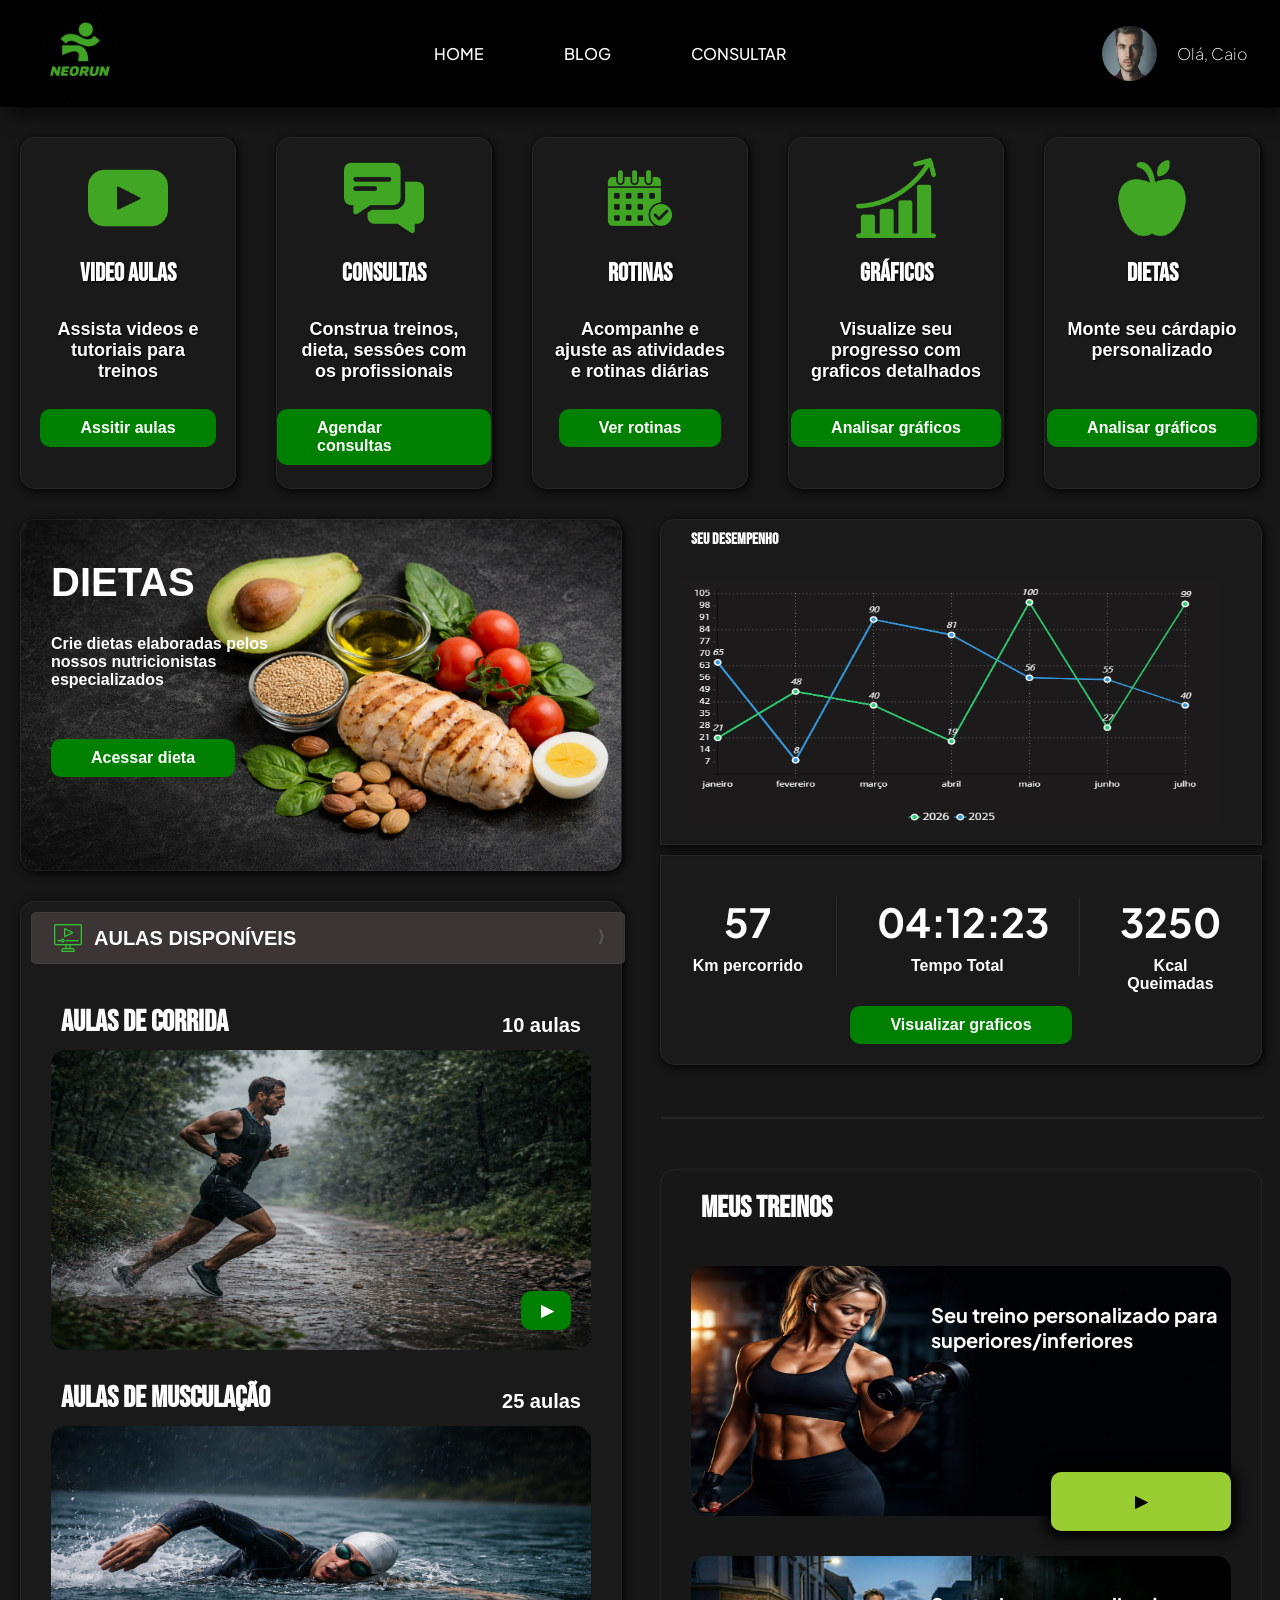
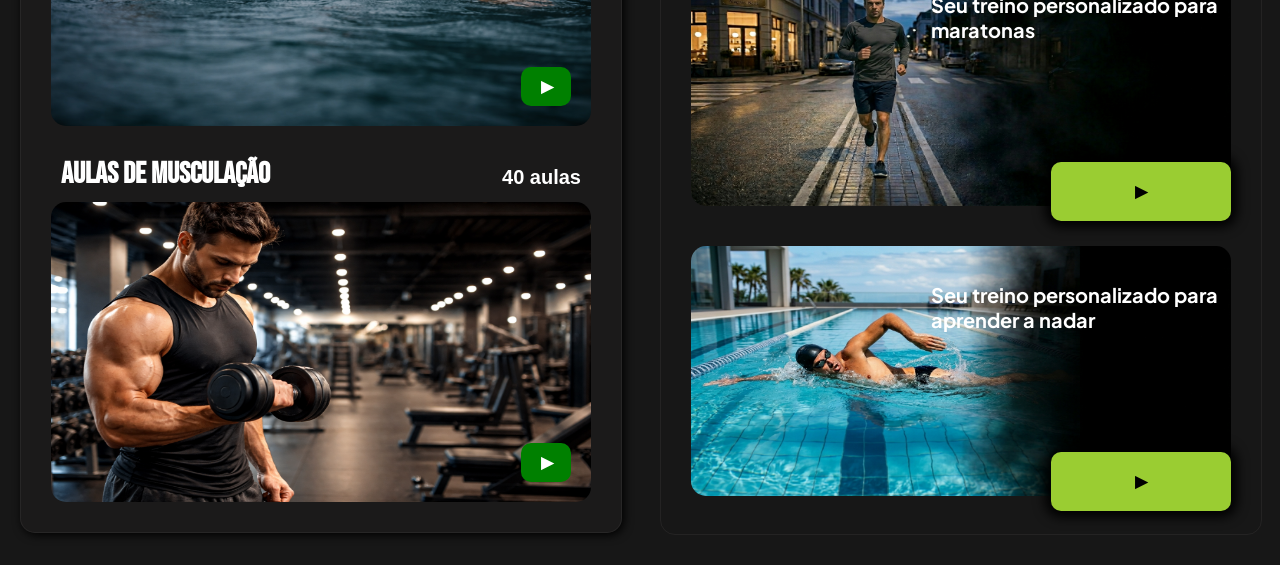
==== cadastrado.html @ f00c3096 "Initial commit" ====
<!DOCTYPE html>
<html lang="pt-br">

<head>
    <meta charset="UTF-8">
    <meta name="viewport" content="width=device-width, initial-scale=1.0">
    <link rel="stylesheet" href="./css/cadastrado.css">
    <title>Document</title>
</head>

<body>
    <header class="header">

        <nav>
            <picture class="logo">
                <img src="img/WhatsApp Image 2026-02-27 at 18.55.58.jpeg" alt="logo neorun">
            </picture>

            <ul class="menu">
                <li><a href="cadastrado.html" tabindex="1 ">HOME</a></li>
                <li><a href="#sobrenos" tabindex="1">BLOG</a></li>
                <li><a href="#areaplanos" tabindex="2">CONSULTAR</a></li>
            </ul>
            <a href="#" class="perfil">

                <img src="img/dr.1.jfif" alt="" class="foto-perfil">
                <p>
                    Olá, Caio
                </p>

                </div>
            </a>
    </header>

    <main>

        <section class="via1">

            <div class="divservicos bloco">
                <img src="img/youtube.png" alt="">
                <h3>VIDEO AULAS</h3>

                <p>Assista videos e tutoriais para treinos</p>

                <a href="#" class="botao-geral ">Assitir aulas</a>
            </div>

            <div class="divservicos bloco">
                <img src="img/chat.png" alt="">

                <h3>CONSULTAS</h3>
                <p>Construa treinos, dieta, sessôes com os profissionais</p>

                <a href="#" class="botao-geral">Agendar consultas</a>
            </div>

            <div class="divservicos bloco">
                <img src="img/routine.png" alt="">
                <h3>ROTINAS</h3>
                <p>Acompanhe e ajuste as atividades e rotinas diárias</p>

                <a href="#" class="botao-geral">Ver rotinas</a>
            </div>

            <div class="divservicos bloco">
                <img src="img/diagram.png" alt="">
                <h3>GRÁFICOS</h3>
                <p>Visualize seu progresso com graficos detalhados</p>

                <a href="#" class="botao-geral">Analisar gráficos</a>
            </div>

            <div class="divservicos bloco">
                <img src="img/apple.png" alt="">
                <h3>DIETAS</h3>
                <p>Monte seu cárdapio personalizado</p>
                
                <a href="#" class="botao-geral">Analisar gráficos</a>
            </div>
        </section>

        <section class="via2">
            <section class="blocao">


                <section class="dieta bloco">
                    <div class="caixa-dieta">
                        <h1>DIETAS</h1>
                        <p>Crie dietas elaboradas pelos nossos nutricionistas especializados</p>
                        <a href="dieta.html" class="botao-dieta">Acessar dieta</a>
                    </div>

                </section>


                <section class="aulas">

                    <a href="#" class="botao-aulas">

                        <img src="img/video-aula.png" alt="">
                        <div class="centralizar-botao">
                            <h2 class="titulo-aulas">AULAS DISPONÍVEIS</h2>
                            <div class="seta">⟩</div>
                        </div>
                    </a>
                    
                    <div class="caixa-aulas">
                        <div class="caixa-subtitulo">
                            <h3 class="subtitulo-aulas">Aulas de corrida</h3>
                            <h4>10 aulas</h4>
                        </div>
                        <div class="item-aulas">
                            <div class="aula-corrida bloco-aulas">
                                <a href="#">
                                    <div class="atalho-aula">
                                    ▶
                                    </div>
                                </a>
                            </div>  
                        </div>
                        
                        <div class="caixa-subtitulo">
                            <h3 class="subtitulo-aulas">Aulas de Musculação</h3>
                            <h4>25 aulas</h4>
                        </div>
                        <div class="item-aulas">
                            <div class="aula-natacao bloco-aulas">

                                <a href="#">
                                    <div class="atalho-aula">
                                    ▶
                                    </div>
                                </a>
                            </div>
                        </div>
                        <div class="caixa-subtitulo">
                            <h3 class="subtitulo-aulas">Aulas de Musculação</h3>
                            <h4>40 aulas</h4>
                        </div>
                        
                        <div class="item-aulas">
                            <div class="aula-musculacao bloco-aulas">
                                <a href="#">
                                    <div class="atalho-aula">
                                    ▶
                                    </div>
                                </a>
                                
                            </div>
                        </div>
                    </div>
                    
                        
                </section>
                
            </section>

            <section class="via2-1">

                <section class="desempenho bloco">
                    <h1>SEU DESEMPENHO</h1>
                    <div class="grafico-desempenho "></div>
                </section>

                <section class="info-desempenho bloco">



                    <div class="infos">
                        <div class="info1">
                            <h3>57</h3>
                            <p>Km percorrido</p>
                        </div>
                        <hr width="1" size="80" class="barray">
                        <div class="info1">
                            <h3>04:12:23</h3>
                            <p>Tempo Total</p>
                        </div>
                        <hr width="1" size="80" class="barray">
                        <div class="info1">
                            <h3>3250</h3>
                            <p>Kcal Queimadas</p>
                        </div>
                    </div>
                    <a href="graficos.html" class="botao-geral">Visualizar graficos</a>
                    
                </section>

                <hr width="100%" class="barrax">
                    
                <section class="meus-treinos">
                    <h2 class="titulo-treinos">MEUS TREINOS</h2>
                    <div class="caixa-treinos">
                    
                    <div class="imagem-musculacao treinos">
                        <p> Seu treino personalizado para superiores/inferiores</p>
                        <a href="#">
                                    <div class="atalho-treino">
                                    ▶
                                    </div>
                        </a>
                    </div>
                    <div class="imagem-corrida treinos">
                        <p> Seu treino personalizado para maratonas</p>
                        <a href="#">
                                    <div class="atalho-treino">
                                    ▶
                                    </div>
                        </a>
                    </div>
                    <div class="imagem-natacao treinos">
                        <p> Seu treino personalizado para aprender a nadar</p>
                        <a href="#">
                                    <div class="atalho-treino">
                                    ▶
                                    </div>
                        </a>
                    </div> 
                    </div>
                    
                </section>
            </section>


        </section>
    </main>
</body>

</html>
---- css/cadastrado.css ----
@charset "UTF-8";
@import url('https://fonts.googleapis.com/css2?family=Aldrich&family=Bebas+Neue&family=Plus+Jakarta+Sans:ital,wght@0,200..800;1,200..800&display=swap');
:root{
    --fonte-padrao: Arial, Helvetica, sans-serif;
    --fonte-destaque: "Plus Jakarta Sans", sans-serif;
    --fonte-destaque2: "Aldrich", sans-serif;
    --fonte-titulo: "Bebas Neue", sans-serif;
    --flutua: 8px 8px 17px 0px rgba(0, 0, 0, 0.664);
    --afunda: inset -2px 2px 6px 0px rgba(0, 0, 0, 0.377);
    --cor0: #008000;
    --cor1: #30c030;
    --cor2: yellowgreen;
    --pretoclaro:#24202060;
    --pretoescuro: #171717; 
}
*{
    padding: 0;
    margin: 0;
    text-decoration: none;
}
body{
    background-color: var(--pretoescuro) ;
    font-family: var(--fonte-destaque);
}
header{
    background-color: rgb(0, 0, 0);
    box-shadow: var(--flutua);
}
header a {
    color: white;
    text-decoration: none;
    border-radius: 5px;
    padding: 10px;
    font-weight: 500;
}

header nav {
    display: flex;
    justify-content: space-between;
    padding: 0px 20px 0px 20px ;
    align-items: center;
    flex-wrap: wrap;
    list-style: none;
    
}



.perfil {
    display: flex;
    color: white;
    margin: 20px 0px 20px  0px;
    padding: 0.5% 1%;
    text-decoration: none;
    
    font-weight: 5;
    gap: 20px;
    align-items: center;
    border-radius: 20px;
    transition: .5s ease;
}

.perfil:hover{
    transform: scale(1.1);
    background-color: #615c5c65;
    
}

.foto-perfil{
    border-radius: 50%;
    height: 55px;
    width: 55px;
}

.perfil{
    transition: .5s ease;
}
 
.menu {
    display: flex;
    flex-wrap: wrap;
    gap: 10px;
} 
.menu a{
    transition: .5s ease;
}
.menu a:hover{
    color: var(--cor0);
}
.menu li{
    margin:  0px 25px;
    list-style: none;
    transition: .5s ease;
}
.menu li:hover{
    transform: scale(1.2);
}


.logo{
    display: flex;
    height: 100px;
    width: 100px;
    margin-left: 10px;
}


main {
    margin: 0px 20px;
    max-width: 100%;
}
main .via1{
    display: flex;
    color: white;
    justify-content: center;
    gap: 40px;
    max-width: 100%;
} 

.via1 .bloco{
    display: flex;
    flex-direction: column;
    align-items: center;
}


main .bloco{
    background-color: var(--pretoclaro);
    width: 300px;
    margin-top: 30px;
    border-radius: 15px;
    border: 1px solid rgba(87, 86, 86, 0.205);
    box-shadow: 2px 2px 10px 0px black;
    font-family: Arial, Helvetica, sans-serif;
    font-weight: bold;
    
}
.via1 .bloco h3{
    font-size: 25px;
    text-shadow: 1px 1px 2px  rgb(0, 0, 0);
    font-family: var(--fonte-titulo);    
}

main .bloco > img {
    width: 80px;
    height: 80px;
    padding: 20px 0px;
}

.via1 .bloco > p{
    height: 60px;
    padding: 30px 20px; 
    text-align: center;
    font-size: large;
    text-shadow: 1px 1px 2px  rgb(0, 0, 0);
}

.divservicos{
    height: 350px;
}

.bloco .botao-geral{
    color: white;
    background-color: var(--cor0);
    border: none;
    border-radius: 10px;
    padding: 10px 40px;
    font-size: medium;
    font-weight: bold;
    transition: 0.5s ease;
}

.bloco .botao-geral:hover{
    transform: scale(1.1);
}


main .via2 {
    display: flex;
    justify-content: center;
    gap: 40px;
    height: 100%;
    margin-bottom: 30px;
    max-width: 100%;
}



.blocao{
    display: flex;
    flex-direction: column;
    height: 100%;
    width: 815px;
}





.via2 .dieta{
    
    width: 100%;
    height: 350px;
    background-image: url('../img/imagemcomida.png');
    background-size: cover;
    background-position: right center;
    background-repeat: no-repeat;
}

.caixa-dieta{
    height: 350px;
}

.via2 .dieta h1{
    color: white;
    font-size: 40px;
    padding: 40px 40px 0px 30px ;
}

.dieta p{
    color: white;
    padding: 30px;
    width: 40%;
}

.dieta .botao-geral{
    margin: 10px 30px;
}

.botao-dieta{
    display:inline-block;
    color: white;
    background-color: var(--cor0);
    border: none;
    border-radius: 10px;
    padding: 10px 40px;
    margin: 20px 30px;
    font-size: medium;
    font-weight: bold;
    transition: 0.5s ease;
}

.botao-dieta:hover{
    transform: scale(1.1);
}
.aulas{
    background-color: var(--pretoclaro);
    width: 100%;
    border-radius: 15px;
    border: 1px solid rgba(87, 86, 86, 0.205);
    box-shadow: 2px 2px 10px 0px black;
    font-family: Arial, Helvetica, sans-serif;
    font-weight: bold;
    margin-top: 30px;
}

.botao-aulas{
    display: flex;
    align-items: center;
    gap: 10px;
    height: 100%;
}

.centralizar-botao{
    display: flex;
    justify-content: space-between;
    width: 100%;
}
.titulo-aulas{
    color: white;
    font-size: 20px;
}
.aulas .botao-aulas{
    background-color: #453c3ccd;
    width: 92%;
    height: 50px;
    margin: 10px;
    border-radius: 5px;
    border: 1px solid #57565634;
    font-family: Arial, Helvetica, sans-serif;
    font-weight: bold;
    padding: 0px 20px;
    transition: 0.5s ease;
}

.botao-aulas:hover{
    background-color: #8a828265;
}
.seta{
    color: #575656;
}
.caixa-subtitulo{
    display: flex;
    justify-content: space-between;
}
.caixa-subtitulo h4{
    color: white;
    padding:40px 40px 0px 40px;
    font-weight:bold ;
    font-size: 20px;
}
.subtitulo-aulas{
    color: white;
    padding:30px 40px 10px 40px;
    font-family: var(--fonte-titulo);
    font-size: 30px;
}

.item-aulas{
    display: flex;
    flex-direction: column;
    align-items: center;
}
.bloco-aulas{
    display: flex;
    flex-direction: column;
    justify-content: end;
    align-items: end;
    height: 300px;
    width: 500px;
    border-radius: 15px;
    border: 1px solid rgba(87, 86, 86, 0.205);
}

.aula-corrida{
    background-image: url('../img/Atleta\ correndo\ na\ trilha\ lamacenta.png');
    background-size: 100% 100%;
    background-position:  center right;
    border: none;
    width: 90%;
}
.aula-natacao{
    background-image: url('../img/Nado\ em\ águas\ abertas\ sob\ chuva.png');
    background-size: 100% 100%;
    background-position: bottom right ;
    border: none;
    width: 90%;
}

.aula-musculacao{
    background-image: url('../img/Treino\ intenso\ na\ academia\ moderna.png');
    background-size: 100% 100%;
    background-position:  center right;
    border: none;
    width: 90%;
    margin-bottom: 30px;
}


.atalho-aula{
    width: 10px;
    color: white;
    text-align: center;
    background-color: var(--cor0);
    border: none;
    border-radius: 10px;
    padding:10px 20px;
    margin: 20px;
    margin-top: 50px;
    font-size: medium;
    font-weight: bold;
    transition: 0.5s ease;
}
.atalho-aula:hover{
    background-color: #d4c9c9fd;
}



main .via2-1 {
    display: flex;
    flex-direction: column;
    width: 815px;
}




.via2-1 .desempenho {
    display: flex;
    flex-direction: column;
    width: 100%;
    height: 350px;
    border-radius: 15px 15px 0px 0px;
}

.via2-1 h1{
    color: white;
    width: 90%;
    padding: 10px 30px;
    margin-right: 400px;
    font-family: var(--fonte-titulo);
    font-weight: 800;
}

.via2-1 .desempenho .grafico-desempenho{
    background-color: rgba(36, 32, 32, 0.377);
    height: 245px;
    width: 90%;
    margin: 20px;
    
    background-image: url('../img/graficodesempenho.png');
    background-size: 100% 109%;
    background-repeat: no-repeat;
}


.via2-1 .info-desempenho{
    width: 100%;
    height: 200px;
    margin-top: 10px ;
    padding-bottom: 20px;
    border-radius: 0px 0px 15px 15px;
}

.info-desempenho .infos{
    display: flex;
    justify-content: space-around;
    height: 150px;
    width: 100%;
}

.info-desempenho .info1{
    padding: 30px 0px;
    width:30%;
}

.via2-1 .info1 > h3{
    font-size: 40px;
    font-family: var(--fonte-destaque);
    padding: 10px;
}

.via2-1 .info1{
    color: white;
    text-align:center;
    padding: 30px;
}

.info-desempenho{
    display: flex;
    flex-direction: column;
    align-items: center;
}

.info-desempenho button{
    width: 40%;
}

.barray{
    margin: 40px 0px;
    border-radius: 50px;
    border-color:#3b393949;
    background-color: #3b393949;
}

.barrax{
    margin: 50px 0px ;
    padding: 1px;
    border-radius: 50px;
    border-color: #3b393949;
    background-color: #3b393949;
    
}

.meus-treinos{
    width: 100%;
    height: 100%;
    border-radius: 15px;
    border: 1px solid rgba(87, 86, 86, 0.205);
    font-family: Arial, Helvetica, sans-serif;
    font-weight: bold;
}

.titulo-treinos{
    color: white;
    padding: 20px 40px;
    font-family: var(--fonte-titulo);
    font-size: 30px;
}

.caixa-treinos{
    display: flex;
    flex-direction: column;
    align-items: center;
    gap: 20px;
    
}

.imagem-musculacao{
    background-image: url('../img/Mulher\ musculosa\ levantando\ halteres\ na\ academia.png');
    background-size: 100% 100%;
}
.imagem-corrida{
    background-image: url('../img/homemCorrendo.png');
    background-size: 100% 100%;
}
.imagem-natacao{
    background-image: url('../img/homem-Nadando.png');
    background-size: 100% 100%;
}
.atalho-treino{
    width: 100px;
    
    text-align: center;
    color: black;
    background-color: var(--cor2);
    border: none;    
    border-radius: 10px;
    box-shadow: 0px 0px 12px 6px black;
    padding:20px 40px;
    margin: 20px 0px ;
    margin-top: 50px;
    font-size: medium;
    font-weight: bold;
    transition: 0.5s ease;
}
.atalho-treino:hover{
    color: white;
    background-color: black;
}
.treinos{
    display: flex;
    justify-content:center ;
    align-items: end;
    flex-direction: column;
    background-color: var(--pretoclaro);
    width: 90%;
    height: 250px;
    border-radius: 15px;
    margin-top: 20px;
}
.treinos p{
    color: white;
    font-family: var(--fonte-destaque);
    font-size: 20px;
    margin: 70px 0px;
    width: 300px;
    
}
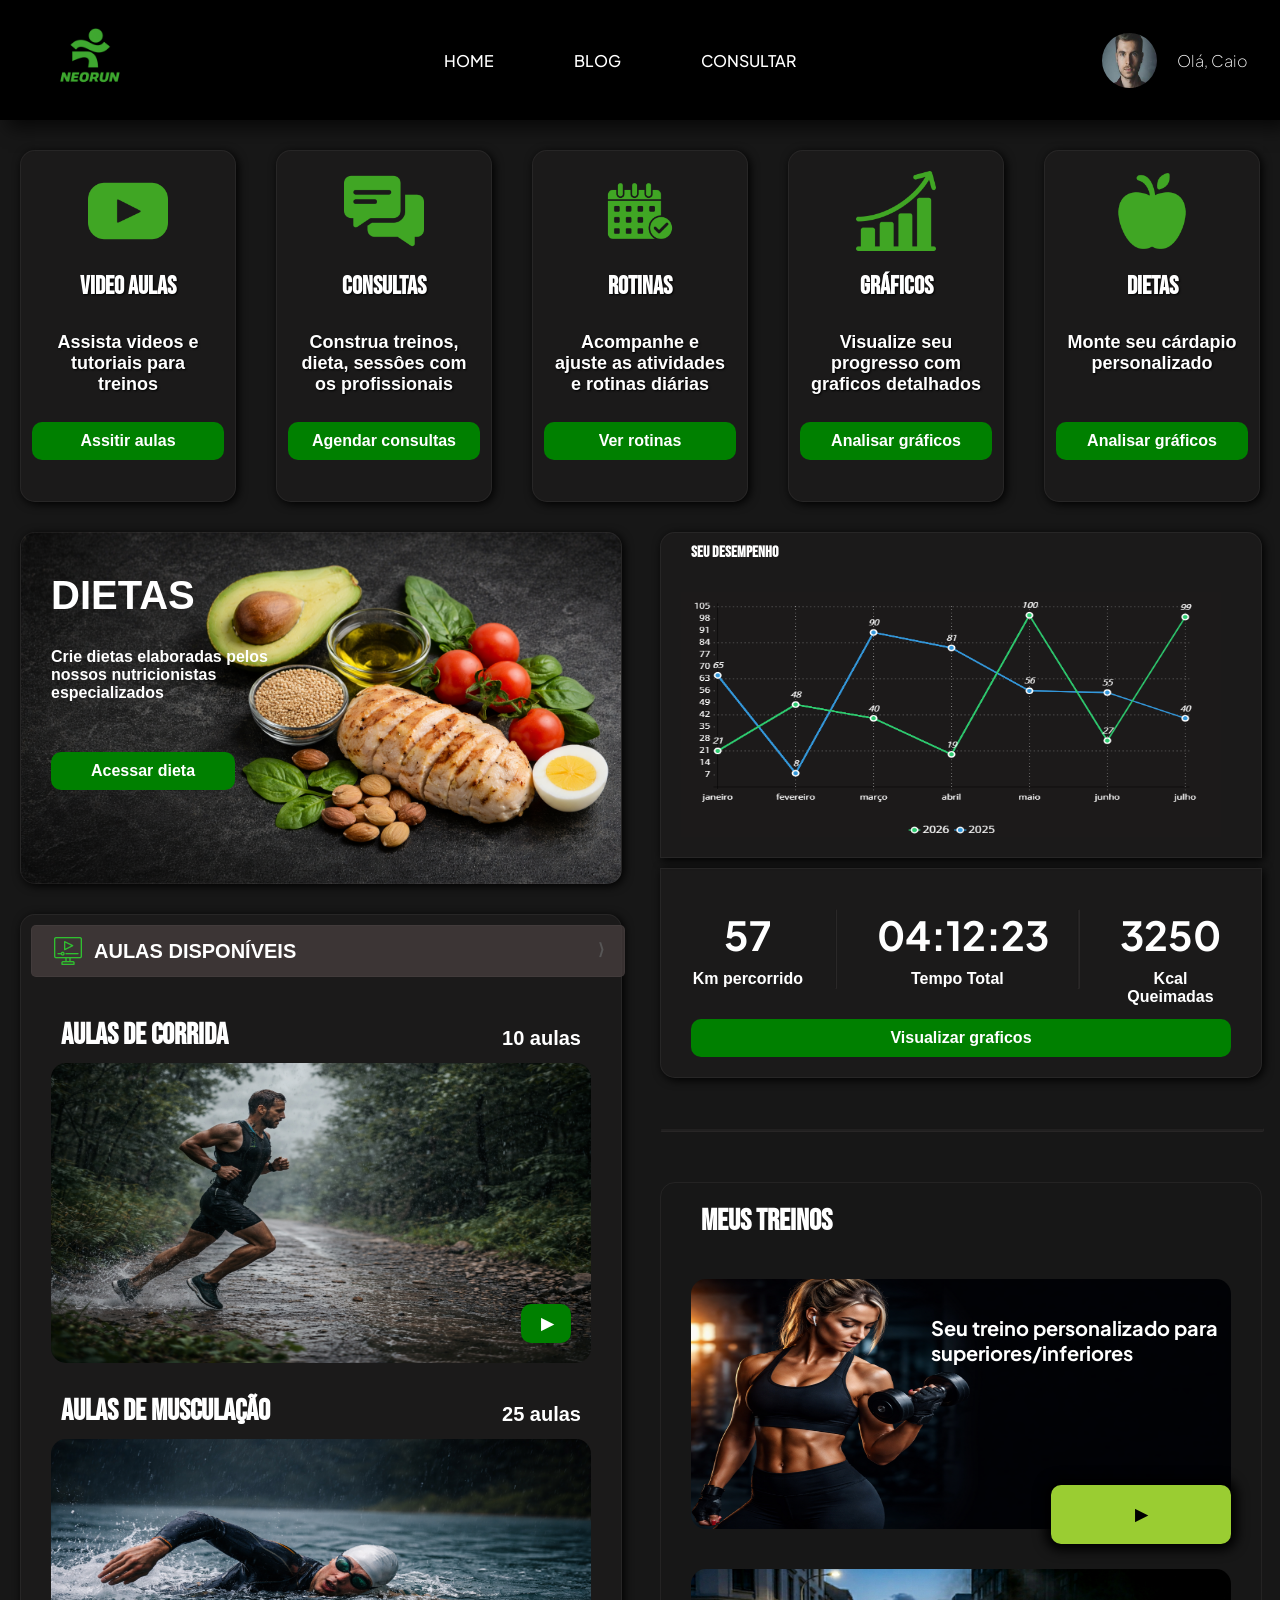
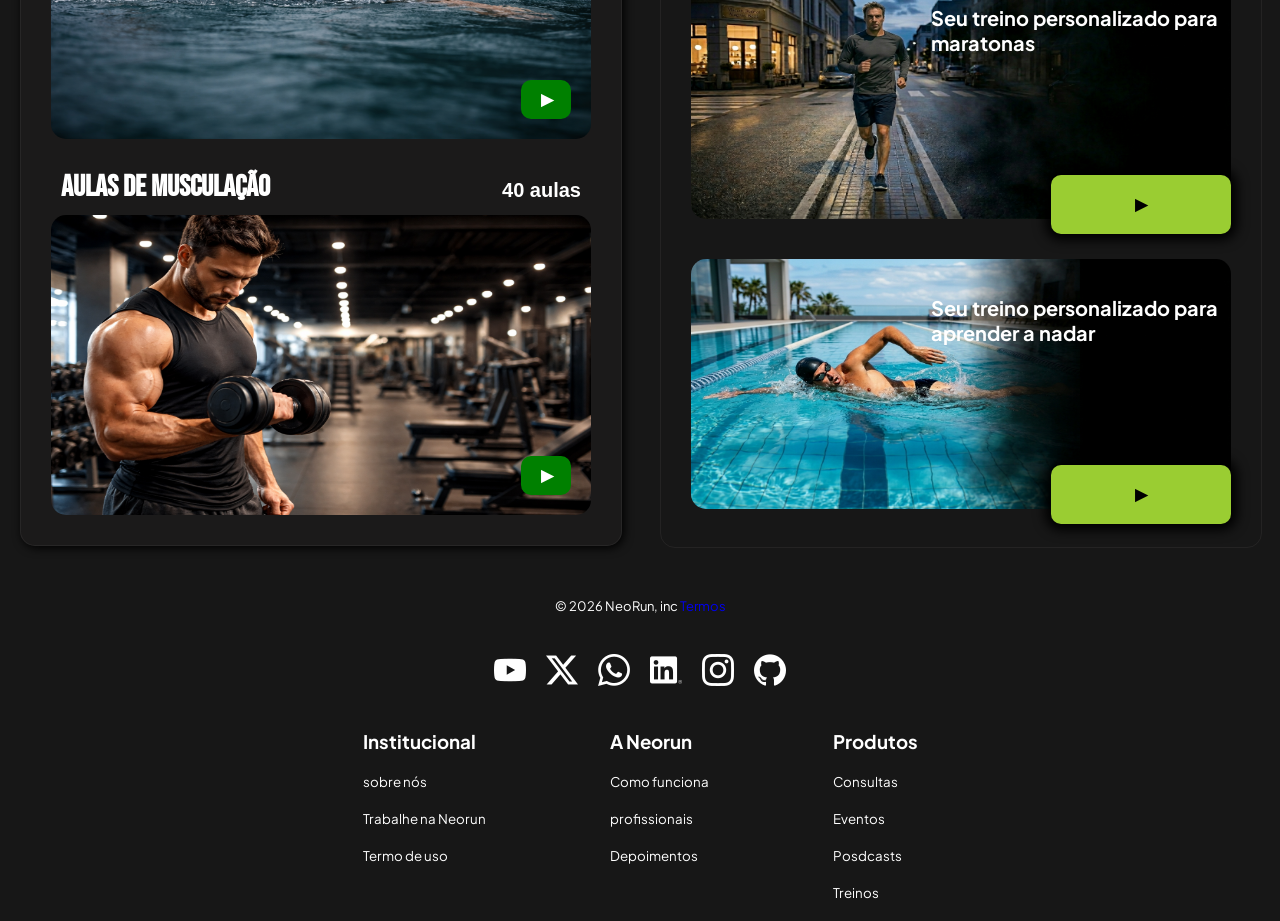
==== commit e25d6e12: "alterando imagens" ====
--- a/cadastrado.html
+++ b/cadastrado.html
@@ -13,7 +13,7 @@
 
         <nav>
             <picture class="logo">
-                <img src="img/WhatsApp Image 2026-02-27 at 18.55.58.jpeg" alt="logo neorun">
+                <a href="index.html"><img src="img/logo-neorun.png" alt="logo neorun"></a>
             </picture>
 
             <ul class="menu">
@@ -37,7 +37,7 @@
         <section class="via1">
 
             <div class="divservicos bloco">
-                <img src="img/youtube.png" alt="">
+                <img src="img/youtube.png" alt="icone do youtube">
                 <h3>VIDEO AULAS</h3>
 
                 <p>Assista videos e tutoriais para treinos</p>
@@ -46,7 +46,7 @@
             </div>
 
             <div class="divservicos bloco">
-                <img src="img/chat.png" alt="">
+                <img src="img/chat.png" alt="Icone balão de conversa">
 
                 <h3>CONSULTAS</h3>
                 <p>Construa treinos, dieta, sessôes com os profissionais</p>
@@ -55,7 +55,7 @@
             </div>
 
             <div class="divservicos bloco">
-                <img src="img/routine.png" alt="">
+                <img src="img/routine.png" alt="Icone calendário">
                 <h3>ROTINAS</h3>
                 <p>Acompanhe e ajuste as atividades e rotinas diárias</p>
 
@@ -63,7 +63,7 @@
             </div>
 
             <div class="divservicos bloco">
-                <img src="img/diagram.png" alt="">
+                <img src="img/diagram.png" alt="Icone de um mini gráfico">
                 <h3>GRÁFICOS</h3>
                 <p>Visualize seu progresso com graficos detalhados</p>
 
@@ -71,7 +71,7 @@
             </div>
 
             <div class="divservicos bloco">
-                <img src="img/apple.png" alt="">
+                <img src="img/apple.png" alt="Área dieta">
                 <h3>DIETAS</h3>
                 <p>Monte seu cárdapio personalizado</p>
                 
@@ -97,7 +97,7 @@
 
                     <a href="#" class="botao-aulas">
 
-                        <img src="img/video-aula.png" alt="">
+                        <img src="img/video-aula.png" alt="Icone de um monitor com simbolo de play dentro">
                         <div class="centralizar-botao">
                             <h2 class="titulo-aulas">AULAS DISPONÍVEIS</h2>
                             <div class="seta">⟩</div>
@@ -223,6 +223,59 @@
 
 
         </section>
+
+        <footer>
+    <div class="foot-text">
+        © 2026 NeoRun, inc  <a href="#">Termos</a>
+    </div>
+    <div class="foot-social">
+        <a href=""><img src="img/iconeYoutube.png" alt="Rede social youtube"></a>
+        <a href=""><img src="img/twitter-alt.png" alt="Rede social X"></a>
+        <a href=""><img src="img/whatsapp.png" alt="Rede social whatsapp"></a>
+        <a href=""><img src="img/linkedin.png" alt="Rede social linkedin"></a>
+        <a href=""><img src="img/instagram.png" alt="Rede social instagram"></a>
+        <a href=""><img src="img/github.png" alt="Rede social github"></a>
+    </div>
+
+    <div class="foot-geral">
+        <div class="institucional">
+            <h3>Institucional</h3>
+            <a href="">sobre nós</a>
+            <a href="">Trabalhe na Neorun</a>
+            <a href="">Termo de uso</a>
+        </div>
+        <div class="neorun">
+            <h3>A Neorun</h3>
+            <a href="">Como funciona</a>
+            <a href="">profissionais</a>
+            <a href="">Depoimentos</a>
+        </div>
+        <div class="produto">
+            <h3>Produtos</h3>
+            <a href="">Consultas</a>
+            <a href="">Eventos</a>
+            <a href="">Posdcasts</a>
+            <a href="">Treinos</a>
+        </div>
+    </div>
+</footer>
+
+
+
+
+
+
+
+<div vw class="enabled">
+        <div vw-access-button class="active"></div>
+        <div vw-plugin-wrapper>
+            <div class="vw-plugin-top-wrapper"></div>
+        </div>
+  </div>
+  <script src="https://vlibras.gov.br/app/vlibras-plugin.js"></script>
+  <script>
+    new window.VLibras.Widget('https://vlibras.gov.br/app');
+  </script>
     </main>
 </body>
 
--- a/css/cadastrado.css
+++ b/css/cadastrado.css
@@ -97,7 +97,7 @@
 }
 
 
-.logo{
+.logo a{
     display: flex;
     height: 100px;
     width: 100px;
@@ -162,11 +162,13 @@
 .bloco .botao-geral{
     color: white;
     background-color: var(--cor0);
+    width: 90%;
     border: none;
     border-radius: 10px;
-    padding: 10px 40px;
+    padding: 10px 0px;
     font-size: medium;
     font-weight: bold;
+    text-align: center;
     transition: 0.5s ease;
 }
 
@@ -192,9 +194,6 @@
     height: 100%;
     width: 815px;
 }
-
-
-
 
 
 .via2 .dieta{
@@ -538,3 +537,43 @@
     width: 300px;
     
 }
+
+footer{
+    display: flex;
+    justify-content: center;
+    flex-direction: column;
+    gap: 40px;
+    height: 100%;
+    background-color: var(--pretoescuro);
+    padding-bottom: 20px;
+}
+.foot-text{
+    text-align: center;
+    color: white;
+    font-size: small;
+    margin-top: 20px;
+}
+
+.foot-social {
+    display: flex;
+    justify-content: center;
+    gap: 20px;
+    width: 100%;
+}
+.foot-geral{
+    display: flex;
+    justify-content: center;
+    gap: 10%;
+    color: white;
+    
+}
+.foot-geral > div{
+    display: flex;
+    flex-direction: column;
+}
+
+.foot-geral a{
+    color: white;
+    font-size: smaller;
+    margin-top: 20px;
+}
